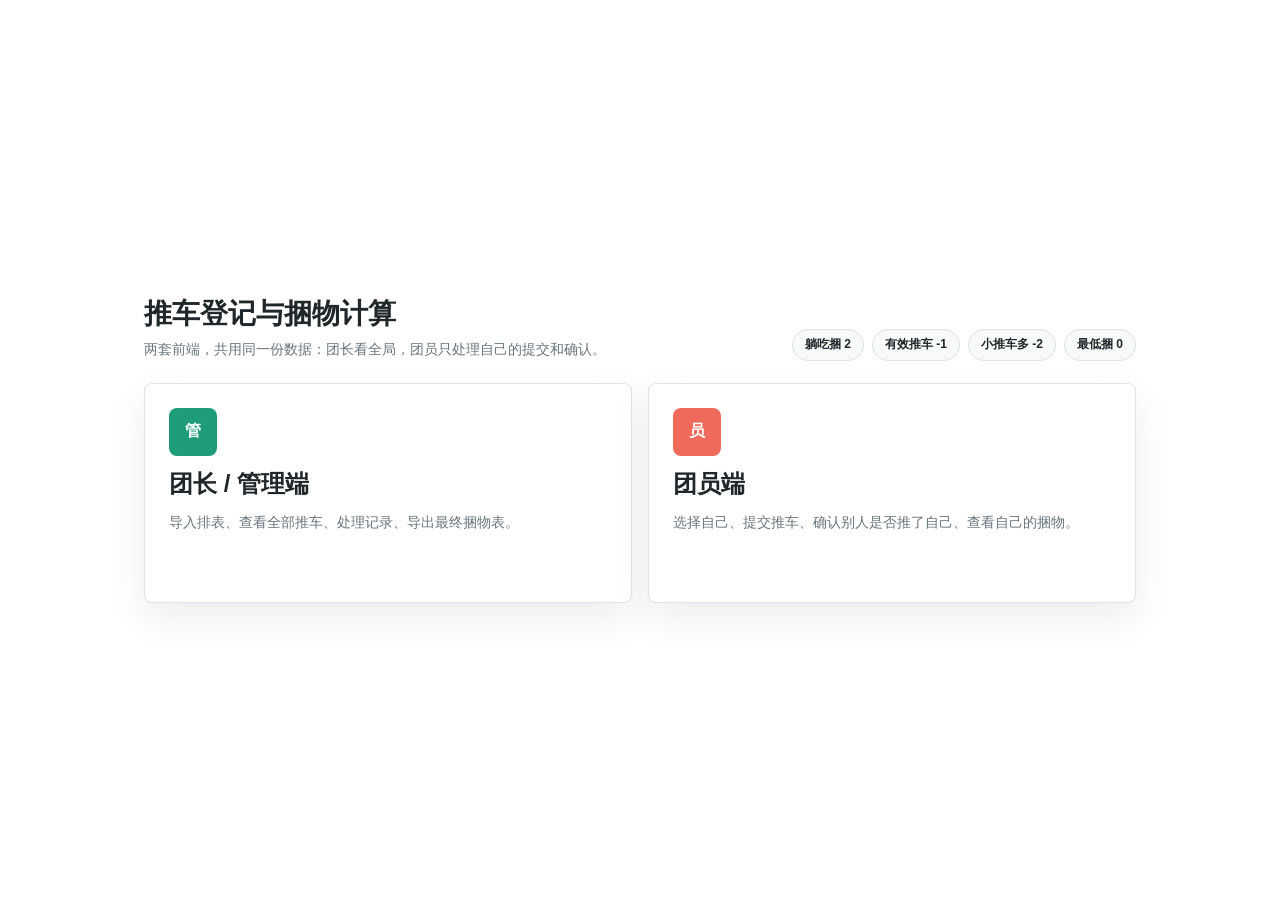
==== index.html @ e3d5a46f "推车算捆1" ====
<!doctype html>
<html lang="zh-CN">
  <head>
    <meta charset="UTF-8" />
    <meta name="viewport" content="width=device-width, initial-scale=1.0" />
    <title>推车工具入口</title>
    <link rel="stylesheet" href="styles.css" />
  </head>
  <body>
    <main class="entry-shell">
      <section class="entry-hero">
        <div>
          <h1>推车登记与捆物计算</h1>
          <p>两套前端，共用同一份数据：团长看全局，团员只处理自己的提交和确认。</p>
        </div>
        <div class="rule-strip">
          <span>躺吃捆 2</span>
          <span>有效推车 -1</span>
          <span>小推车多 -2</span>
          <span>最低捆 0</span>
        </div>
      </section>

      <section class="entry-grid" aria-label="选择入口">
        <a class="entry-card admin" href="admin.html">
          <span class="entry-icon">管</span>
          <strong>团长 / 管理端</strong>
          <small>导入排表、查看全部推车、处理记录、导出最终捆物表。</small>
        </a>
        <a class="entry-card member" href="member.html">
          <span class="entry-icon">员</span>
          <strong>团员端</strong>
          <small>选择自己、提交推车、确认别人是否推了自己、查看自己的捆物。</small>
        </a>
      </section>
    </main>
  </body>
</html>
---- styles.css ----
:root {
  color-scheme: light;
  --bg: #ffffff;
  --surface: #ffffff;
  --surface-strong: #f7faf9;
  --ink: #20272b;
  --muted: #68747c;
  --line: #dce5e3;
  --mint: #1f9d7a;
  --mint-soft: #e4f6f0;
  --coral: #ef6a5b;
  --coral-soft: #fff0ed;
  --lavender-soft: #f1edff;
  --gray-soft: #f2f5f5;
  --shadow: 0 16px 36px rgba(26, 42, 51, 0.08);
  --radius: 8px;
}

* {
  box-sizing: border-box;
}

body {
  margin: 0;
  min-width: 320px;
  background: var(--bg);
  color: var(--ink);
  font-family:
    "Microsoft YaHei UI", "Microsoft YaHei", "PingFang SC", "Noto Sans CJK SC",
    Arial, sans-serif;
}

a {
  color: inherit;
  text-decoration: none;
}

button,
input,
select,
textarea {
  font: inherit;
}

button {
  cursor: pointer;
}

h1,
h2,
h3,
p {
  margin: 0;
}

h1 {
  font-size: 28px;
  line-height: 1.2;
  font-weight: 800;
}

h2 {
  font-size: 18px;
  line-height: 1.3;
}

h3 {
  font-size: 15px;
  line-height: 1.35;
}

.entry-shell,
.app-shell {
  min-height: 100vh;
  padding: 24px;
}

.entry-shell {
  max-width: 1040px;
  margin: 0 auto;
  display: grid;
  align-content: center;
  gap: 22px;
}

.entry-hero,
.topbar {
  display: flex;
  align-items: flex-end;
  justify-content: space-between;
  gap: 20px;
}

.entry-hero p,
.topbar p,
.allocation-toolbar p,
.hint,
.explain p,
.entry-card small,
.summary-card p {
  color: var(--muted);
  font-size: 14px;
  line-height: 1.55;
}

.entry-hero p,
.topbar p {
  margin-top: 8px;
}

.entry-grid {
  display: grid;
  grid-template-columns: 1fr 1fr;
  gap: 16px;
}

.entry-card {
  display: grid;
  gap: 12px;
  min-height: 220px;
  align-content: start;
  border: 1px solid var(--line);
  border-radius: var(--radius);
  background: var(--surface);
  box-shadow: var(--shadow);
  padding: 24px;
}

.entry-card strong {
  font-size: 24px;
}

.entry-icon {
  display: inline-grid;
  place-items: center;
  width: 48px;
  height: 48px;
  border-radius: var(--radius);
  color: #fff;
  font-weight: 900;
}

.entry-card.admin .entry-icon {
  background: var(--mint);
}

.entry-card.member .entry-icon {
  background: var(--coral);
}

.topbar {
  margin: 0 auto 20px;
  max-width: 1440px;
}

.compact-shell .topbar {
  max-width: 980px;
}

.top-actions,
.rule-strip {
  display: flex;
  flex-wrap: wrap;
  justify-content: flex-end;
  gap: 8px;
}

.ghost-link,
.rule-strip span,
.tag,
.status {
  display: inline-flex;
  align-items: center;
  min-height: 32px;
  border-radius: 999px;
  padding: 6px 12px;
  border: 1px solid var(--line);
  background: var(--surface-strong);
  color: var(--ink);
  font-size: 12px;
  font-weight: 800;
  white-space: nowrap;
}

.admin-grid {
  display: grid;
  grid-template-columns: minmax(260px, 320px) minmax(560px, 1fr) minmax(240px, 300px);
  gap: 16px;
  max-width: 1440px;
  margin: 0 auto;
  align-items: start;
}

.member-grid {
  display: grid;
  grid-template-columns: minmax(260px, 340px) minmax(420px, 1fr);
  gap: 16px;
  max-width: 980px;
  margin: 0 auto;
  align-items: start;
}

.panel {
  border: 1px solid var(--line);
  border-radius: var(--radius);
  background: var(--surface);
  box-shadow: var(--shadow);
  padding: 18px;
}

.main-panel {
  min-width: 0;
}

.panel-head,
.section-title,
.allocation-toolbar,
.toolbar-actions,
.record-top,
.record-meta,
.record-actions {
  display: flex;
  align-items: center;
  justify-content: space-between;
  gap: 12px;
}

.field {
  display: grid;
  gap: 7px;
}

.upload-box,
.keyword-panel,
.proof-upload {
  margin-top: 14px;
}

.upload-box,
.proof-upload {
  position: relative;
  display: grid;
  gap: 6px;
  border: 1px dashed var(--line);
  border-radius: var(--radius);
  background: var(--surface-strong);
  padding: 14px;
  cursor: pointer;
}

.upload-box strong,
.proof-upload strong {
  font-size: 14px;
  line-height: 1.35;
}

.upload-box span,
.proof-upload span {
  color: var(--muted);
  font-size: 12px;
  line-height: 1.45;
}

.upload-box input,
.proof-upload input {
  position: absolute;
  inset: 0;
  opacity: 0;
  cursor: pointer;
}

.proof-upload.wide {
  grid-column: 1 / -1;
  margin-top: 0;
}

.is-hidden {
  display: none;
}

.keyword-panel {
  border: 1px solid var(--line);
  border-radius: var(--radius);
  background: var(--surface-strong);
  padding: 12px;
}

.keyword-grid {
  display: grid;
  grid-template-columns: 1fr;
  gap: 10px;
  margin-top: 10px;
}

.item-rule-list {
  display: grid;
  gap: 8px;
  margin-top: 10px;
  max-height: 280px;
  overflow: auto;
}

.item-rule-row {
  display: grid;
  grid-template-columns: minmax(0, 1fr) 96px;
  gap: 8px;
  align-items: center;
  border: 1px solid var(--line);
  border-radius: var(--radius);
  background: #fff;
  padding: 9px;
}

.item-rule-row strong {
  display: block;
  font-size: 13px;
  line-height: 1.35;
}

.item-rule-row span {
  display: block;
  margin-top: 3px;
  color: var(--muted);
  font-size: 12px;
  line-height: 1.4;
}

.item-rule-row select {
  min-height: 34px;
  padding: 0 8px;
}

.field span {
  color: var(--muted);
  font-size: 12px;
  font-weight: 800;
}

textarea,
input,
select {
  width: 100%;
  border: 1px solid var(--line);
  border-radius: var(--radius);
  background: #fff;
  color: var(--ink);
  outline: none;
  transition:
    border-color 160ms ease,
    box-shadow 160ms ease;
}

textarea {
  min-height: 160px;
  resize: vertical;
  padding: 11px 12px;
  line-height: 1.55;
}

input,
select {
  min-height: 42px;
  padding: 0 12px;
}

textarea:focus,
input:focus,
select:focus {
  border-color: var(--mint);
  box-shadow: 0 0 0 3px rgba(31, 157, 122, 0.12);
}

.primary-button,
.ghost-button,
.mini-button {
  min-height: 38px;
  border-radius: var(--radius);
  border: 1px solid transparent;
  padding: 0 14px;
  font-size: 13px;
  font-weight: 800;
}

.primary-button {
  width: 100%;
  margin-top: 12px;
  background: var(--mint);
  color: #fff;
}

.ghost-button {
  background: #fff;
  border-color: var(--line);
  color: var(--ink);
}

.mini-button {
  min-height: 32px;
  padding: 0 10px;
  background: var(--surface-strong);
  border-color: var(--line);
  color: var(--ink);
}

.mini-button.confirm {
  background: var(--mint-soft);
  border-color: #bfe8dc;
  color: #12664f;
}

.mini-button.reject {
  background: var(--coral-soft);
  border-color: #ffd1ca;
  color: #9f3227;
}

.hint {
  margin-top: 10px;
}

.member-section,
.summary-panel section,
.member-grid .panel:nth-child(n + 3) {
  margin-top: 0;
}

.roster-panel {
  grid-column: 1 / -1;
}

.member-list,
.record-list {
  display: grid;
  gap: 8px;
  margin-top: 10px;
}

.member-group {
  display: grid;
  gap: 8px;
}

.member-group + .member-group {
  margin-top: 12px;
}

.member-group-title {
  display: flex;
  align-items: center;
  justify-content: space-between;
  gap: 8px;
  padding-top: 4px;
}

.member-group-title small {
  color: var(--muted);
  font-size: 12px;
  font-weight: 800;
}

.roster-sheet-wrap {
  overflow: auto;
  border: 1px solid var(--line);
  border-radius: var(--radius);
}

.roster-sheet {
  min-width: 1180px;
  table-layout: auto;
}

.roster-sheet th {
  vertical-align: middle;
}

.roster-sheet th small {
  margin-left: 8px;
  color: var(--muted);
  font-size: 12px;
  font-weight: 800;
}

.roster-sheet td {
  vertical-align: top;
  height: 54px;
}

.roster-matrix th,
.roster-matrix td {
  min-width: 86px;
  text-align: center;
}

.roster-matrix th:first-child,
.roster-matrix td:first-child {
  min-width: 110px;
  text-align: left;
}

.roster-matrix th:nth-child(2),
.roster-matrix td:nth-child(2) {
  min-width: 130px;
  text-align: left;
}

.roster-matrix th:nth-child(3),
.roster-matrix td:nth-child(3) {
  min-width: 120px;
  text-align: center;
}

.roster-matrix th:nth-child(4),
.roster-matrix td:nth-child(4) {
  min-width: 120px;
  text-align: center;
}

.name-cell {
  display: grid;
  gap: 5px;
}

.name-cell strong {
  font-size: 14px;
  line-height: 1.3;
}

.name-cell .tag {
  width: fit-content;
  min-height: 24px;
  padding: 3px 8px;
}

.name-cell em {
  width: fit-content;
  font-style: normal;
  font-size: 12px;
  font-weight: 900;
}

.amount-cell,
.quantity-cell,
.bundle-cell,
.push-status-cell {
  font-variant-numeric: tabular-nums;
}

.bundle-cell,
.push-status-cell {
  font-weight: 900;
}

.hot-reason-cell {
  color: var(--ink);
  font-weight: 800;
  white-space: normal;
}

.push-status-cell {
  color: var(--muted);
}

.sheet-person {
  display: grid;
  gap: 4px;
}

.sheet-person strong {
  font-size: 14px;
  line-height: 1.35;
}

.sheet-person span,
.sheet-empty {
  color: var(--muted);
  font-size: 12px;
  line-height: 1.4;
}

.sheet-person em {
  width: fit-content;
  font-style: normal;
  font-size: 12px;
  font-weight: 900;
}

.member-row,
.record-card,
.summary-card {
  border: 1px solid var(--line);
  border-radius: var(--radius);
  background: var(--surface-strong);
  padding: 10px;
}

.member-row {
  display: flex;
  align-items: center;
  justify-content: space-between;
  gap: 8px;
}

.member-main {
  min-width: 0;
}

.member-main strong,
.record-top strong,
.summary-card strong {
  display: block;
  font-size: 14px;
  line-height: 1.35;
}

.member-main span,
.record-card p,
.record-meta {
  color: var(--muted);
  font-size: 12px;
  line-height: 1.45;
}

.tag.hot {
  background: var(--coral-soft);
  border-color: #ffd1ca;
  color: #a33b30;
}

.tag.bind-one {
  background: #fff8df;
  border-color: #f2df9d;
  color: #76600f;
}

.tag.backup {
  background: var(--lavender-soft);
  border-color: #d9d1ff;
  color: #5b4fc7;
}

.tag.cold {
  background: var(--mint-soft);
  border-color: #cceee4;
  color: #12664f;
}

.tag.normal {
  background: #eef1f7;
  border-color: #dde2ee;
  color: #475067;
}

.tabs {
  display: grid;
  grid-template-columns: 1fr 1fr;
  gap: 8px;
  margin-bottom: 18px;
  padding: 5px;
  border: 1px solid var(--line);
  border-radius: var(--radius);
  background: var(--gray-soft);
}

.tab {
  min-height: 38px;
  border: 0;
  border-radius: 6px;
  background: transparent;
  color: var(--muted);
  font-weight: 850;
}

.tab.active {
  background: #fff;
  color: var(--ink);
  box-shadow: 0 6px 16px rgba(21, 40, 45, 0.08);
}

.tab-page {
  display: none;
}

.tab-page.active {
  display: block;
}

.form-grid {
  display: grid;
  grid-template-columns: repeat(2, minmax(0, 1fr));
  gap: 12px;
}

.field.wide {
  grid-column: 1 / -1;
}

.record-card {
  display: grid;
  gap: 9px;
}

.record-row-card {
  grid-template-columns: minmax(0, 1fr) auto;
  align-items: center;
}

.record-actions {
  justify-content: flex-start;
  flex-wrap: wrap;
}

.record-meta-inline {
  justify-content: flex-start;
  flex-wrap: wrap;
  gap: 14px;
}

.status.pending {
  background: #fff8df;
  border-color: #f2df9d;
  color: #76600f;
}

.status.confirmed {
  background: var(--mint-soft);
  border-color: #bfe8dc;
  color: #12664f;
}

.status.invalid {
  background: #eef1f7;
  border-color: #dde2ee;
  color: #475067;
}

.status.disputed {
  background: var(--lavender-soft);
  border-color: #d9d1ff;
  color: #5b4fc7;
}

.table-wrap {
  overflow: auto;
  border: 1px solid var(--line);
  border-radius: var(--radius);
  margin-top: 14px;
}

table {
  width: 100%;
  border-collapse: collapse;
  min-width: 620px;
  background: #fff;
}

th,
td {
  border-bottom: 1px solid var(--line);
  padding: 12px;
  text-align: left;
  font-size: 13px;
  white-space: nowrap;
}

th {
  background: var(--surface-strong);
  color: var(--muted);
  font-size: 12px;
  font-weight: 850;
}

tr:last-child td {
  border-bottom: 0;
}

.bundle-zero {
  color: var(--mint);
  font-weight: 900;
}

.bundle-two {
  color: var(--coral);
  font-weight: 900;
}

.stat-grid {
  display: grid;
  grid-template-columns: 1fr 1fr;
  gap: 10px;
  margin-top: 14px;
}

.stat {
  border: 1px solid var(--line);
  border-radius: var(--radius);
  background: var(--surface-strong);
  padding: 12px;
}

.stat-wide {
  grid-column: 1 / -1;
}

.stat span {
  color: var(--muted);
  font-size: 12px;
  font-weight: 800;
}

.stat strong {
  display: block;
  margin-top: 6px;
  font-size: 24px;
  line-height: 1;
}

.explain {
  border-top: 1px solid var(--line);
  margin-top: 18px;
  padding-top: 14px;
}

.explain p,
.summary-card p {
  margin-top: 6px;
}

.my-summary {
  margin-top: 12px;
}

.summary-card {
  display: grid;
  gap: 6px;
}

.proof-thumb {
  display: flex;
  align-items: center;
  gap: 8px;
  width: fit-content;
  max-width: 100%;
  border: 1px solid var(--line);
  border-radius: var(--radius);
  background: #fff;
  padding: 6px 8px;
  color: var(--muted);
  font-size: 12px;
  font-weight: 800;
}

.proof-thumb img {
  width: 44px;
  height: 44px;
  border-radius: 6px;
  object-fit: cover;
}

.empty {
  border: 1px dashed var(--line);
  border-radius: var(--radius);
  padding: 18px;
  color: var(--muted);
  background: var(--surface-strong);
  text-align: center;
  font-size: 13px;
}

.toast {
  position: fixed;
  left: 50%;
  bottom: 22px;
  transform: translateX(-50%) translateY(16px);
  min-width: 220px;
  max-width: min(480px, calc(100vw - 32px));
  border-radius: var(--radius);
  padding: 12px 14px;
  background: #20272b;
  color: #fff;
  box-shadow: var(--shadow);
  font-size: 13px;
  opacity: 0;
  pointer-events: none;
  transition:
    opacity 180ms ease,
    transform 180ms ease;
}

.toast.show {
  opacity: 1;
  transform: translateX(-50%) translateY(0);
}

@media (max-width: 1120px) {
  .admin-grid {
    grid-template-columns: 300px 1fr;
  }

  .summary-panel {
    grid-column: 1 / -1;
  }
}

@media (max-width: 820px) {
  .entry-shell,
  .app-shell {
    padding: 14px;
  }

  .entry-hero,
  .topbar {
    display: grid;
  }

  .entry-grid,
  .admin-grid,
  .member-grid,
  .form-grid,
  .record-row-card {
    grid-template-columns: 1fr;
  }

  .top-actions,
  .rule-strip {
    justify-content: flex-start;
  }
}
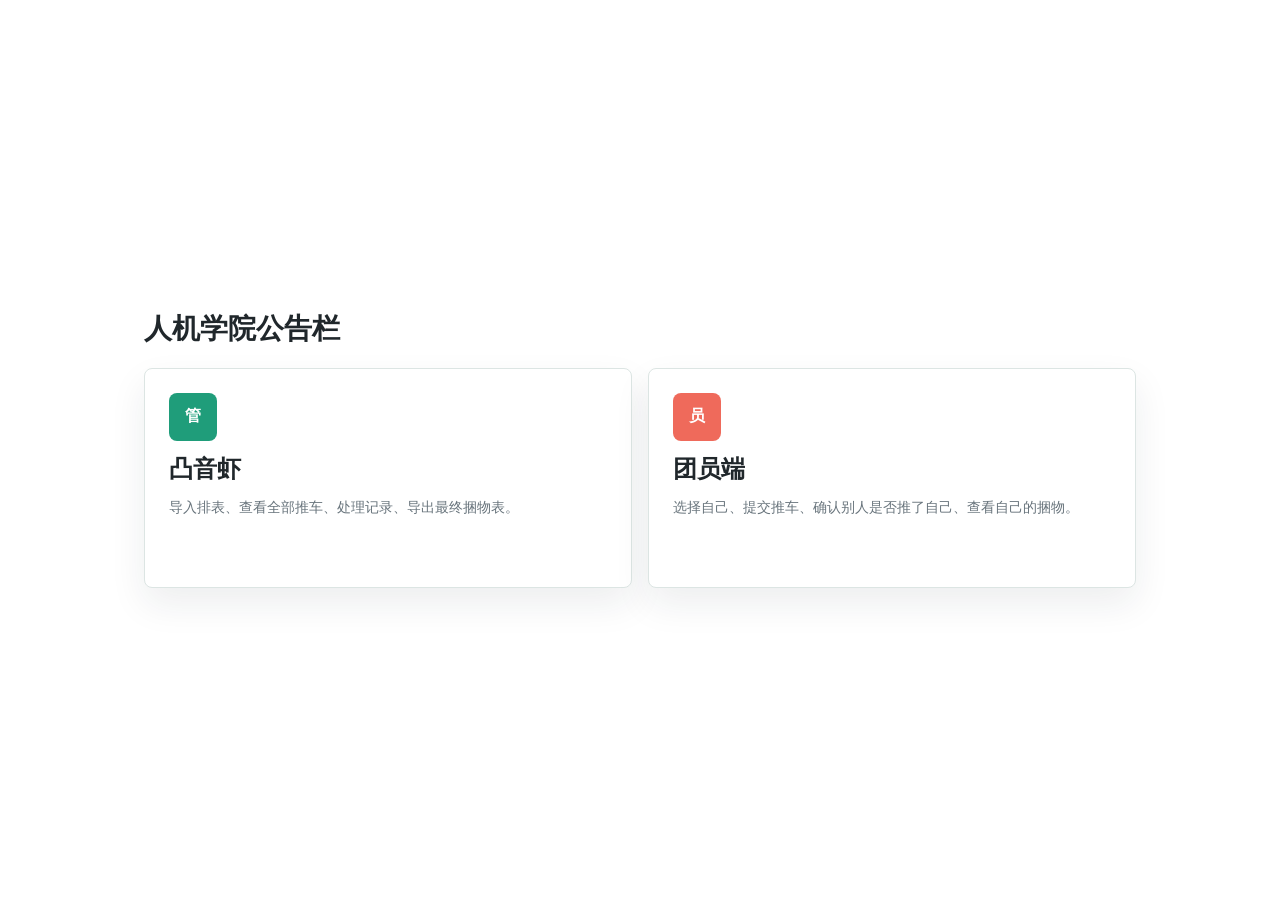
==== commit 6be9b4ab: "小更新" ====
--- a/index.html
+++ b/index.html
@@ -3,28 +3,21 @@
   <head>
     <meta charset="UTF-8" />
     <meta name="viewport" content="width=device-width, initial-scale=1.0" />
-    <title>推车工具入口</title>
+    <title>人机学院公告栏</title>
     <link rel="stylesheet" href="styles.css" />
   </head>
   <body>
     <main class="entry-shell">
       <section class="entry-hero">
         <div>
-          <h1>推车登记与捆物计算</h1>
-          <p>两套前端，共用同一份数据：团长看全局，团员只处理自己的提交和确认。</p>
-        </div>
-        <div class="rule-strip">
-          <span>躺吃捆 2</span>
-          <span>有效推车 -1</span>
-          <span>小推车多 -2</span>
-          <span>最低捆 0</span>
+          <h1>人机学院公告栏</h1>
         </div>
       </section>
 
       <section class="entry-grid" aria-label="选择入口">
         <a class="entry-card admin" href="admin.html">
           <span class="entry-icon">管</span>
-          <strong>团长 / 管理端</strong>
+          <strong>凸音虾</strong>
           <small>导入排表、查看全部推车、处理记录、导出最终捆物表。</small>
         </a>
         <a class="entry-card member" href="member.html">
--- a/styles.css
+++ b/styles.css
@@ -230,6 +230,43 @@
   gap: 7px;
 }
 
+.allocation-filter {
+  display: flex;
+  flex-wrap: wrap;
+  align-items: center;
+  gap: 8px;
+  margin: 0;
+  padding: 0;
+  border: 0;
+}
+
+.allocation-filter legend {
+  margin-right: 2px;
+  color: var(--muted);
+  font-size: 12px;
+  font-weight: 800;
+}
+
+.allocation-filter label {
+  display: inline-flex;
+  align-items: center;
+  gap: 6px;
+  min-height: 38px;
+  border: 1px solid var(--line);
+  border-radius: var(--radius);
+  background: #fff;
+  padding: 0 10px;
+  font-size: 13px;
+  font-weight: 800;
+  white-space: nowrap;
+}
+
+.allocation-filter input {
+  width: 16px;
+  min-height: 16px;
+  accent-color: var(--mint);
+}
+
 .upload-box,
 .keyword-panel,
 .proof-upload {
@@ -302,7 +339,7 @@
 
 .item-rule-row {
   display: grid;
-  grid-template-columns: minmax(0, 1fr) 96px;
+  grid-template-columns: minmax(0, 1fr) 86px;
   gap: 8px;
   align-items: center;
   border: 1px solid var(--line);
@@ -465,7 +502,7 @@
 }
 
 .roster-sheet {
-  min-width: 1180px;
+  min-width: 920px;
   table-layout: auto;
 }
 
@@ -493,8 +530,20 @@
 
 .roster-matrix th:first-child,
 .roster-matrix td:first-child {
+  min-width: 62px;
+  text-align: center;
+}
+
+.roster-matrix th:nth-child(2),
+.roster-matrix td:nth-child(2) {
   min-width: 110px;
   text-align: left;
+}
+
+.exclude-cell input {
+  width: 18px;
+  min-height: 18px;
+  accent-color: var(--mint);
 }
 
 .roster-matrix th:nth-child(2),
@@ -513,6 +562,18 @@
 .roster-matrix td:nth-child(4) {
   min-width: 120px;
   text-align: center;
+}
+
+.roster-matrix th:nth-child(5),
+.roster-matrix td:nth-child(5) {
+  min-width: 120px;
+  text-align: center;
+}
+
+.roster-matrix th:nth-child(6),
+.roster-matrix td:nth-child(6) {
+  min-width: 160px;
+  text-align: left;
 }
 
 .name-cell {
@@ -554,6 +615,26 @@
   color: var(--ink);
   font-weight: 800;
   white-space: normal;
+}
+
+.remaining-role-cell {
+  color: var(--ink);
+  font-weight: 800;
+  text-align: center;
+  vertical-align: top;
+  white-space: normal;
+}
+
+.overview-block {
+  display: grid;
+  gap: 8px;
+  justify-items: center;
+  line-height: 1.55;
+}
+
+.overview-block strong,
+.overview-block span {
+  display: block;
 }
 
 .push-status-cell {
@@ -864,6 +945,11 @@
   background: var(--surface-strong);
   text-align: center;
   font-size: 13px;
+}
+
+.empty-table-cell {
+  color: var(--muted);
+  text-align: center;
 }
 
 .toast {
